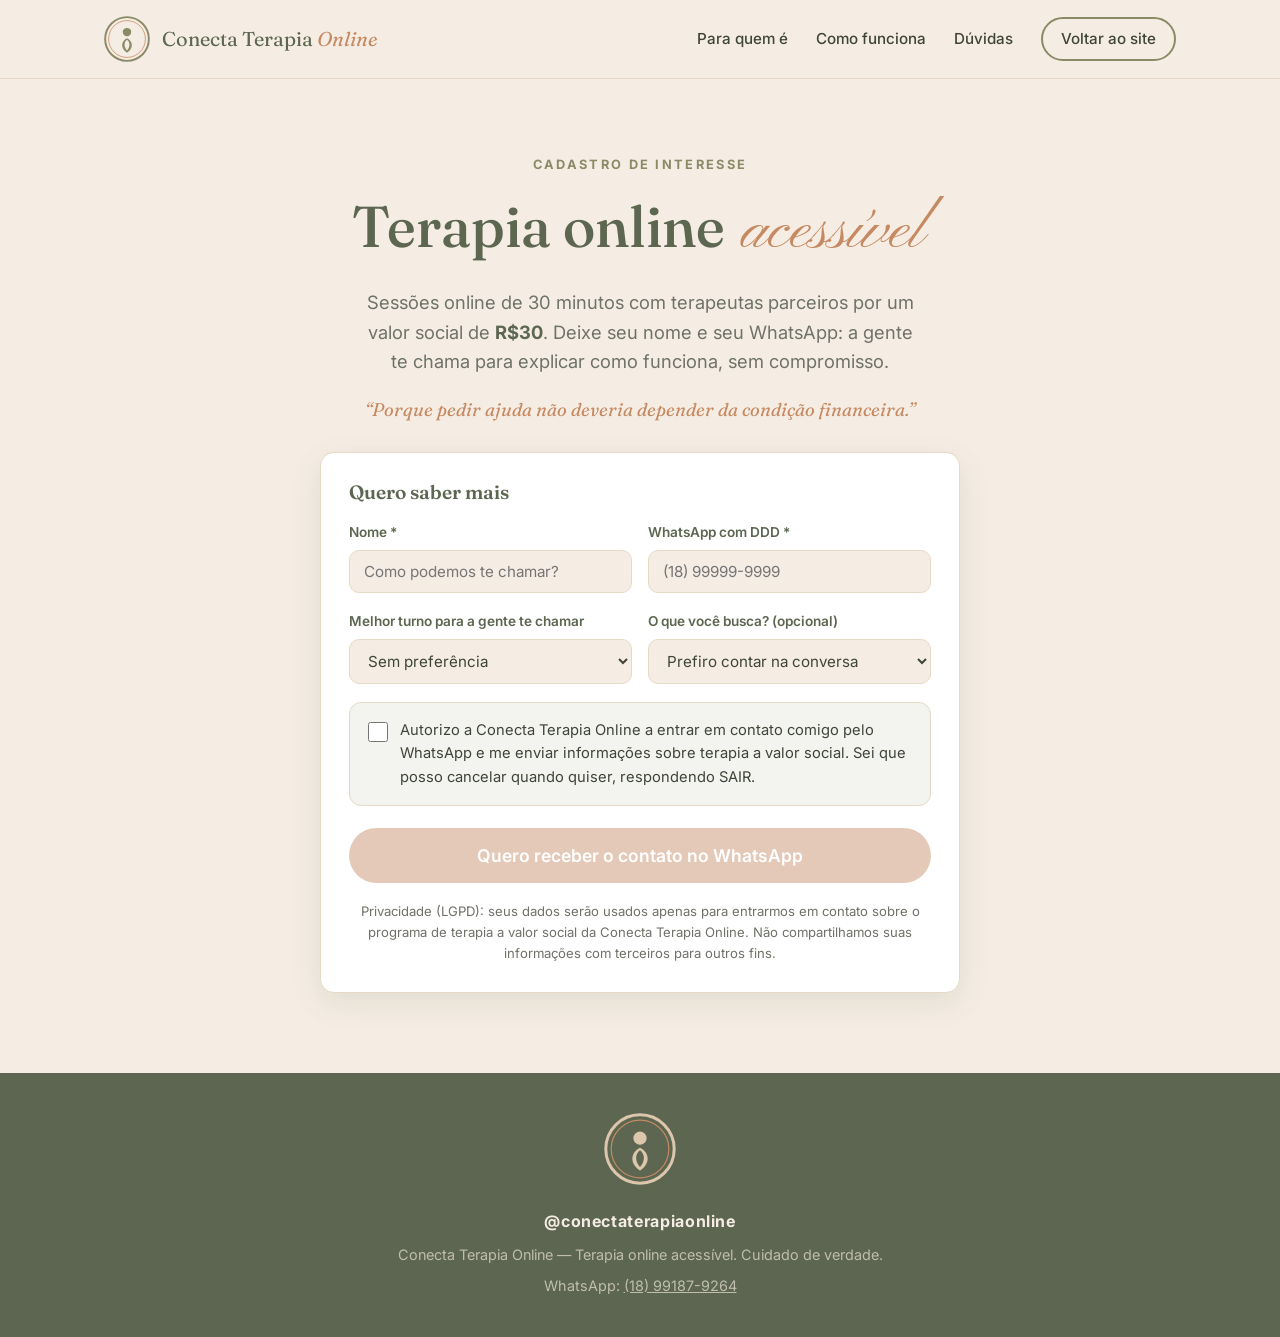
==== captacao.html @ 5287c0b1 "Página de captação com opt-in (captacao.html) + CTA 'Quero terapia a valor social' na home" ====
<!DOCTYPE html>
<html lang="pt-BR">
<head>
  <meta charset="UTF-8">
  <meta name="viewport" content="width=device-width, initial-scale=1.0">
  <title>Quero terapia a valor social — Conecta Terapia Online</title>
  <meta name="description" content="Cadastre-se para saber mais sobre a terapia online acessível da Conecta Terapia Online: sessões de 30 minutos por um valor social de R$30, com terapeutas parceiros.">
  <link rel="preconnect" href="https://fonts.googleapis.com">
  <link rel="preconnect" href="https://fonts.gstatic.com" crossorigin>
  <link href="https://fonts.googleapis.com/css2?family=Fraunces:ital,opsz,wght@0,9..144,400;0,9..144,500;0,9..144,600;1,9..144,400;1,9..144,500&family=Inter:wght@400;500;600;700&family=Pinyon+Script&display=swap" rel="stylesheet">
  <link rel="stylesheet" href="css/style.css">
</head>
<body>

  <header class="cabecalho cabecalho-v3">
    <div class="container">
      <a class="marca" href="index.html" aria-label="Conecta Terapia Online">
        <svg class="selo-svg" viewBox="0 0 120 120" aria-hidden="true">
          <circle cx="60" cy="60" r="57" fill="none" stroke="#8B8A67" stroke-width="5"/>
          <circle cx="60" cy="60" r="48" fill="none" stroke="#C68A63" stroke-width="2"/>
          <circle cx="60" cy="42" r="11" fill="#8B8A67"/>
          <path d="M60 58 C 44 66, 42 84, 60 96 C 78 84, 76 66, 60 58 Z" fill="#8B8A67"/>
          <path d="M60 62 C 52 68, 51 80, 60 90 C 69 80, 68 68, 60 62 Z" fill="#F5EDE3"/>
        </svg>
        <span class="marca-nome">Conecta Terapia <span>Online</span></span>
      </a>
      <nav class="nav-links">
        <a href="index.html#para-quem">Para quem é</a>
        <a href="index.html#como-funciona">Como funciona</a>
        <a href="index.html#faq">Dúvidas</a>
        <a class="btn btn-contorno btn-pequeno" href="index.html">Voltar ao site</a>
      </nav>
    </div>
  </header>

  <main>
    <section class="captacao-wrap">
      <div class="container container-estreito">
        <div class="captacao-hero revelar visivel">
          <span class="hero-selo">Cadastro de interesse</span>
          <h1>Terapia online <span class="script">acessível</span></h1>
          <p class="hero-apoio">Sessões online de 30 minutos com terapeutas parceiros por um valor social de <strong>R$30</strong>. Deixe seu nome e seu WhatsApp: a gente te chama para explicar como funciona, sem compromisso.</p>
          <p class="captacao-frase">“Porque pedir ajuda não deveria depender da condição financeira.”</p>
        </div>

        <form class="formulario form-captacao" id="form-captacao" novalidate>
          <h3>Quero saber mais</h3>

          <div class="form-linha">
            <div class="campo">
              <label for="nome">Nome *</label>
              <input type="text" id="nome" name="nome" autocomplete="name" placeholder="Como podemos te chamar?" required>
              <p class="erro" id="erro-nome">Conta pra gente o seu nome.</p>
            </div>
            <div class="campo">
              <label for="whatsapp">WhatsApp com DDD *</label>
              <input type="tel" id="whatsapp" name="whatsapp" autocomplete="tel" inputmode="tel" placeholder="(18) 99999-9999" required>
              <p class="erro" id="erro-whatsapp">Digite um WhatsApp válido com DDD (10 ou 11 dígitos).</p>
            </div>
          </div>

          <div class="form-linha">
            <div class="campo">
              <label for="turno">Melhor turno para a gente te chamar</label>
              <select id="turno" name="turno">
                <option value="" selected>Sem preferência</option>
                <option value="Manhã">Manhã</option>
                <option value="Tarde">Tarde</option>
                <option value="Noite">Noite</option>
              </select>
            </div>
            <div class="campo">
              <label for="tema">O que você busca? (opcional)</label>
              <select id="tema" name="tema">
                <option value="" selected>Prefiro contar na conversa</option>
                <option value="Ansiedade">Ansiedade</option>
                <option value="Relacionamento">Relacionamento</option>
                <option value="Autoestima">Autoestima</option>
                <option value="Luto">Luto</option>
                <option value="Outro">Outro</option>
              </select>
            </div>
          </div>

          <div class="campo-checkbox">
            <input type="checkbox" id="autorizacao" name="autorizacao">
            <label for="autorizacao">Autorizo a Conecta Terapia Online a entrar em contato comigo pelo WhatsApp e me enviar informações sobre terapia a valor social. Sei que posso cancelar quando quiser, respondendo SAIR.</label>
          </div>

          <div class="form-acoes">
            <button type="submit" class="btn btn-primario btn-grande" id="btn-enviar" disabled>Quero receber o contato no WhatsApp</button>
          </div>

          <p class="privacidade">Privacidade (LGPD): seus dados serão usados apenas para entrarmos em contato sobre o programa de terapia a valor social da Conecta Terapia Online. Não compartilhamos suas informações com terceiros para outros fins.</p>

          <div class="confirmacao" id="confirmacao" role="status">
            <strong>Quase lá! 💚</strong>
            <p>Abrimos o WhatsApp com a sua mensagem prontinha. É só tocar em <strong>enviar</strong> por lá para concluir o cadastro — assim sua autorização fica registrada na nossa conversa. Se o WhatsApp não abrir, <a href="#" id="link-whatsapp-direto" target="_blank" rel="noopener">toque aqui para abrir</a>.</p>
          </div>
        </form>
      </div>
    </section>
  </main>

  <footer class="rodape">
    <div class="container">
      <svg class="selo-svg selo-rodape" viewBox="0 0 120 120" aria-hidden="true">
        <circle cx="60" cy="60" r="57" fill="none" stroke="#DCC7AD" stroke-width="5"/>
        <circle cx="60" cy="60" r="48" fill="none" stroke="#C68A63" stroke-width="2"/>
        <circle cx="60" cy="42" r="11" fill="#DCC7AD"/>
        <path d="M60 58 C 44 66, 42 84, 60 96 C 78 84, 76 66, 60 58 Z" fill="#DCC7AD"/>
        <path d="M60 62 C 52 68, 51 80, 60 90 C 69 80, 68 68, 60 62 Z" fill="#5C6650"/>
      </svg>
      <div class="assinatura">@conectaterapiaonline</div>
      <p>Conecta Terapia Online — Terapia online acessível. Cuidado de verdade.</p>
      <p class="whatsapp-rodape">WhatsApp: <a href="https://wa.me/5518991879264" target="_blank" rel="noopener">(18) 99187-9264</a></p>
    </div>
  </footer>

  <script>
    (function () {
      var WHATSAPP_NUMERO = "5518991879264";

      var form = document.getElementById("form-captacao");
      var nome = document.getElementById("nome");
      var whatsapp = document.getElementById("whatsapp");
      var turno = document.getElementById("turno");
      var tema = document.getElementById("tema");
      var autorizacao = document.getElementById("autorizacao");
      var botao = document.getElementById("btn-enviar");
      var confirmacao = document.getElementById("confirmacao");
      var linkDireto = document.getElementById("link-whatsapp-direto");
      var erroNome = document.getElementById("erro-nome");
      var erroWhatsapp = document.getElementById("erro-whatsapp");

      function digitos(valor) {
        return (valor || "").replace(/\D/g, "");
      }

      function telefoneValido() {
        var d = digitos(whatsapp.value);
        if ((d.length === 12 || d.length === 13) && d.indexOf("55") === 0) {
          d = d.slice(2);
        }
        return d.length === 10 || d.length === 11;
      }

      function atualizarBotao() {
        var ok = autorizacao.checked && nome.value.trim().length > 0 && telefoneValido();
        botao.disabled = !ok;
      }

      [nome, whatsapp, turno, tema].forEach(function (campo) {
        campo.addEventListener("input", atualizarBotao);
        campo.addEventListener("change", atualizarBotao);
      });
      autorizacao.addEventListener("change", atualizarBotao);

      form.addEventListener("submit", function (ev) {
        ev.preventDefault();

        var nomeOk = nome.value.trim().length > 0;
        var foneOk = telefoneValido();
        erroNome.classList.toggle("visivel", !nomeOk);
        erroWhatsapp.classList.toggle("visivel", !foneOk);
        if (!nomeOk || !foneOk || !autorizacao.checked) {
          atualizarBotao();
          return;
        }

        var linhas = [
          "Olá! Meu nome é " + nome.value.trim() + ".",
          "Tenho interesse na terapia a valor social da Conecta Terapia Online."
        ];
        linhas.push("Melhor turno: " + (turno.value || "sem preferência") + ".");
        if (tema.value) {
          linhas.push("O que eu busco: " + tema.value + ".");
        }
        linhas.push("Autorizo a Conecta Terapia Online a me enviar mensagens no WhatsApp sobre terapia a valor social. — Cadastro feito na página da Conecta");

        var url = "https://wa.me/" + WHATSAPP_NUMERO + "?text=" + encodeURIComponent(linhas.join("\n"));
        linkDireto.setAttribute("href", url);
        window.open(url, "_blank");
        confirmacao.classList.add("visivel");
        confirmacao.scrollIntoView({ behavior: "smooth", block: "center" });
      });

      atualizarBotao();
    })();
  </script>
</body>
</html>
---- css/style.css ----
/* ============================================================
   Conecta Terapia Online — Esqueleto
   Estilos compartilhados · Identidade v4
   ============================================================ */

:root {
  --oliva: #8B8A67;
  --creme: #F5EDE3;
  --bege: #DCC7AD;
  --terracota: #C68A63;
  --escuro: #5C6650;

  --branco: #FFFFFF;
  --texto: #3F4538;
  --texto-suave: #6E7268;
  --borda: #E6DAC7;
  --fundo: var(--creme);
  --sombra: 0 10px 30px rgba(92, 102, 80, 0.12);
  --raio: 14px;

  --fonte-titulo: 'Fraunces', Georgia, 'Times New Roman', serif;
  --fonte-texto: 'Inter', system-ui, -apple-system, 'Segoe UI', sans-serif;
}

/* ---------- Reset ---------- */
*, *::before, *::after { box-sizing: border-box; margin: 0; padding: 0; }

html { scroll-behavior: smooth; }

body {
  font-family: var(--fonte-texto);
  background: var(--fundo);
  color: var(--texto);
  line-height: 1.6;
  -webkit-font-smoothing: antialiased;
}

img { max-width: 100%; display: block; }
a { color: inherit; }

h1, h2, h3, h4 {
  font-family: var(--fonte-titulo);
  color: var(--escuro);
  line-height: 1.2;
  font-weight: 600;
}

.container {
  width: 100%;
  max-width: 1120px;
  margin: 0 auto;
  padding: 0 24px;
}

/* ---------- Botões ---------- */
.btn {
  display: inline-flex;
  align-items: center;
  justify-content: center;
  gap: 8px;
  padding: 14px 28px;
  border-radius: 999px;
  font-family: var(--fonte-texto);
  font-weight: 600;
  font-size: 1rem;
  text-decoration: none;
  border: none;
  cursor: pointer;
  transition: transform .15s ease, box-shadow .15s ease, background .15s ease;
}

.btn:hover { transform: translateY(-2px); }

.btn-primario {
  background: var(--terracota);
  color: #fff;
  box-shadow: 0 8px 20px rgba(198, 138, 99, 0.35);
}

.btn-primario:hover { background: #B87A55; }

.btn-oliva { background: var(--oliva); color: #fff; }
.btn-oliva:hover { background: #7A7A58; }

.btn-contorno {
  background: transparent;
  color: var(--escuro);
  border: 2px solid var(--oliva);
}

.btn-pequeno { padding: 8px 18px; font-size: .875rem; }

/* ---------- Site público ---------- */
.cabecalho {
  background: var(--creme);
  border-bottom: 1px solid var(--borda);
  position: sticky;
  top: 0;
  z-index: 50;
}

.cabecalho .container {
  display: flex;
  align-items: center;
  justify-content: space-between;
  padding-top: 16px;
  padding-bottom: 16px;
}

.marca { display: flex; align-items: center; gap: 12px; text-decoration: none; }

.marca-selo {
  width: 44px;
  height: 44px;
  border-radius: 50%;
  background: var(--oliva);
  color: var(--creme);
  display: flex;
  align-items: center;
  justify-content: center;
  font-family: var(--fonte-titulo);
  font-size: 1.4rem;
  border: 2px solid var(--terracota);
}

.marca-nome { font-family: var(--fonte-titulo); font-size: 1.25rem; color: var(--escuro); }
.marca-nome span { color: var(--terracota); font-style: italic; }

.nav-links { display: flex; gap: 28px; align-items: center; }
.nav-links a { text-decoration: none; font-weight: 500; color: var(--texto); font-size: .95rem; }
.nav-links a:hover { color: var(--terracota); }

/* Hero */
.hero {
  background:
    radial-gradient(ellipse 80% 60% at 85% 10%, rgba(220, 199, 173, .55), transparent),
    radial-gradient(ellipse 70% 55% at 8% 90%, rgba(139, 138, 103, .18), transparent),
    var(--creme);
  padding: 96px 0 88px;
  text-align: center;
}

.hero-selo {
  display: inline-block;
  font-size: .8rem;
  letter-spacing: .18em;
  text-transform: uppercase;
  color: var(--oliva);
  font-weight: 700;
  margin-bottom: 20px;
}

.hero h1 { font-size: clamp(2.2rem, 5vw, 3.6rem); max-width: 760px; margin: 0 auto 16px; }
.hero h1 em { color: var(--terracota); font-style: italic; }
.hero-apoio { font-size: 1.2rem; color: var(--texto-suave); max-width: 560px; margin: 0 auto 36px; }

/* Seções */
.secao { padding: 72px 0; }
.secao-alternada { background: var(--branco); }

.secao-titulo { text-align: center; font-size: clamp(1.7rem, 3.5vw, 2.4rem); margin-bottom: 12px; }
.secao-sub { text-align: center; color: var(--texto-suave); max-width: 620px; margin: 0 auto 48px; }

/* Passos */
.passos { display: grid; grid-template-columns: repeat(3, 1fr); gap: 24px; }

.passo {
  background: var(--creme);
  border: 1px solid var(--borda);
  border-radius: var(--raio);
  padding: 36px 28px;
  text-align: center;
}

.passo-numero {
  width: 52px; height: 52px;
  border-radius: 50%;
  background: var(--terracota);
  color: #fff;
  font-family: var(--fonte-titulo);
  font-size: 1.5rem;
  display: flex; align-items: center; justify-content: center;
  margin: 0 auto 20px;
}

.passo h3 { font-size: 1.2rem; margin-bottom: 8px; }
.passo p { color: var(--texto-suave); font-size: .95rem; }

/* Cards do modelo */
.modelo-cards { display: grid; grid-template-columns: repeat(3, 1fr); gap: 24px; }

.modelo-card {
  background: var(--escuro);
  color: var(--creme);
  border-radius: var(--raio);
  padding: 40px 28px;
  text-align: center;
  box-shadow: var(--sombra);
}

.modelo-card .valor { font-family: var(--fonte-titulo); font-size: 2.6rem; color: var(--bege); margin-bottom: 8px; }
.modelo-card h3 { color: var(--creme); font-size: 1.15rem; margin-bottom: 8px; }
.modelo-card p { color: rgba(245, 237, 227, .75); font-size: .92rem; }

/* Manifesto */
.manifesto { background: var(--oliva); color: var(--creme); text-align: center; }
.manifesto blockquote {
  font-family: var(--fonte-titulo);
  font-size: clamp(1.5rem, 3.4vw, 2.3rem);
  font-style: italic;
  max-width: 760px;
  margin: 0 auto;
  line-height: 1.45;
}

.rodape { background: var(--escuro); color: var(--creme); padding: 40px 0; text-align: center; }
.rodape .assinatura { font-weight: 700; letter-spacing: .04em; }
.rodape p { color: rgba(245, 237, 227, .65); font-size: .9rem; margin-top: 8px; }

/* ---------- Painel admin ---------- */
.faixa-esqueleto {
  background: var(--terracota);
  color: #fff;
  text-align: center;
  font-size: .8rem;
  font-weight: 700;
  letter-spacing: .12em;
  text-transform: uppercase;
  padding: 10px 16px;
  position: sticky;
  top: 0;
  z-index: 100;
}

/* Login */
.tela-login {
  min-height: calc(100vh - 41px);
  display: flex;
  align-items: center;
  justify-content: center;
  padding: 24px;
  background:
    radial-gradient(ellipse 70% 50% at 85% 15%, rgba(220, 199, 173, .5), transparent),
    var(--creme);
}

.cartao-login {
  background: var(--branco);
  border: 1px solid var(--borda);
  border-radius: var(--raio);
  box-shadow: var(--sombra);
  padding: 44px 40px;
  width: 100%;
  max-width: 400px;
  text-align: center;
}

.cartao-login h2 { margin-bottom: 8px; }
.cartao-login .dica { color: var(--texto-suave); font-size: .9rem; margin-bottom: 24px; }

/* Painel */
.painel { display: none; min-height: calc(100vh - 41px); }
.painel.ativo { display: block; }

.painel-topo {
  background: var(--escuro);
  color: var(--creme);
  padding: 18px 0;
}

.painel-topo .container {
  display: flex;
  align-items: center;
  justify-content: space-between;
  gap: 16px;
  flex-wrap: wrap;
}

.painel-topo h1 { color: var(--creme); font-size: 1.3rem; }
.painel-topo .marca-selo { width: 38px; height: 38px; font-size: 1.1rem; }

.abas {
  background: var(--branco);
  border-bottom: 1px solid var(--borda);
  position: sticky;
  top: 41px;
  z-index: 50;
}

.abas .container { display: flex; gap: 4px; overflow-x: auto; padding-top: 0; padding-bottom: 0; }

.aba-btn {
  background: none;
  border: none;
  font-family: var(--fonte-texto);
  font-size: .95rem;
  font-weight: 600;
  color: var(--texto-suave);
  padding: 16px 18px;
  cursor: pointer;
  border-bottom: 3px solid transparent;
  white-space: nowrap;
}

.aba-btn:hover { color: var(--escuro); }
.aba-btn.ativa { color: var(--escuro); border-bottom-color: var(--terracota); }

.aba-painel { display: none; padding: 36px 0 64px; }
.aba-painel.ativa { display: block; }

.aba-painel h2 { margin-bottom: 24px; font-size: 1.6rem; }

/* Cards de resumo */
.resumo-cards {
  display: grid;
  grid-template-columns: repeat(auto-fit, minmax(180px, 1fr));
  gap: 18px;
  margin-bottom: 36px;
}

.resumo-card {
  background: var(--branco);
  border: 1px solid var(--borda);
  border-radius: var(--raio);
  padding: 24px 20px;
  box-shadow: var(--sombra);
}

.resumo-card .rotulo { font-size: .8rem; text-transform: uppercase; letter-spacing: .08em; color: var(--texto-suave); font-weight: 600; margin-bottom: 8px; }
.resumo-card .numero { font-family: var(--fonte-titulo); font-size: 2rem; color: var(--escuro); }
.resumo-card.destaque { background: var(--oliva); border-color: var(--oliva); }
.resumo-card.destaque .rotulo, .resumo-card.destaque .numero { color: var(--creme); }
.resumo-card.alerta { background: var(--terracota); border-color: var(--terracota); }
.resumo-card.alerta .rotulo, .resumo-card.alerta .numero { color: #fff; }

/* Tabelas */
.tabela-wrap { overflow-x: auto; background: var(--branco); border: 1px solid var(--borda); border-radius: var(--raio); box-shadow: var(--sombra); }

table { width: 100%; border-collapse: collapse; font-size: .92rem; min-width: 640px; }
thead th {
  text-align: left;
  padding: 14px 16px;
  background: var(--escuro);
  color: var(--creme);
  font-weight: 600;
  font-size: .82rem;
  text-transform: uppercase;
  letter-spacing: .06em;
  white-space: nowrap;
}
thead th:first-child { border-radius: var(--raio) 0 0 0; }
thead th:last-child { border-radius: 0 var(--raio) 0 0; }
tbody td { padding: 13px 16px; border-top: 1px solid var(--borda); vertical-align: middle; }
tbody tr:hover { background: rgba(139, 138, 103, .07); }

.selo-status {
  display: inline-block;
  padding: 4px 12px;
  border-radius: 999px;
  font-size: .78rem;
  font-weight: 700;
  text-transform: uppercase;
  letter-spacing: .05em;
  white-space: nowrap;
}
.selo-status.ativo, .selo-status.pago, .selo-status.atendimento { background: rgba(139, 138, 103, .18); color: var(--escuro); }
.selo-status.inativo { background: rgba(110, 114, 104, .15); color: var(--texto-suave); }
.selo-status.pendente, .selo-status.aguardando { background: rgba(198, 138, 99, .2); color: #9A5F36; }

/* Formulários */
.formulario {
  background: var(--branco);
  border: 1px solid var(--borda);
  border-radius: var(--raio);
  padding: 28px;
  margin-top: 28px;
  box-shadow: var(--sombra);
}

.formulario h3 { margin-bottom: 18px; font-size: 1.2rem; }

.form-linha { display: grid; grid-template-columns: repeat(auto-fit, minmax(200px, 1fr)); gap: 16px; margin-bottom: 18px; }

.campo label { display: block; font-size: .85rem; font-weight: 600; color: var(--escuro); margin-bottom: 6px; }

.campo input, .campo select {
  width: 100%;
  padding: 11px 14px;
  border: 1px solid var(--borda);
  border-radius: 10px;
  font-family: var(--fonte-texto);
  font-size: .95rem;
  background: var(--creme);
  color: var(--texto);
}

.campo input:focus, .campo select:focus {
  outline: 2px solid var(--oliva);
  outline-offset: 1px;
  border-color: var(--oliva);
}

.form-acoes { display: flex; gap: 12px; flex-wrap: wrap; }

/* Distribuição */
.distribuicao-box {
  background: var(--branco);
  border: 1px solid var(--borda);
  border-radius: var(--raio);
  padding: 28px;
  box-shadow: var(--sombra);
  margin-bottom: 28px;
}

.sugestao {
  margin-top: 14px;
  padding: 12px 16px;
  background: rgba(139, 138, 103, .12);
  border-left: 4px solid var(--oliva);
  border-radius: 0 10px 10px 0;
  font-size: .92rem;
  color: var(--escuro);
}

/* Config */
.config-box {
  background: var(--branco);
  border: 1px solid var(--borda);
  border-radius: var(--raio);
  padding: 28px;
  box-shadow: var(--sombra);
  max-width: 560px;
}

.aviso { font-size: .85rem; color: var(--texto-suave); margin-top: 12px; }

/* ---------- Site público v2 — moderno e focado em conversão ---------- */

.btn-grande { padding: 17px 40px; font-size: 1.1rem; }

.container-estreito { max-width: 760px; }

/* Hero com imagem */
.hero-novo {
  position: relative;
  color: var(--creme);
  padding: 120px 0 110px;
  background:
    linear-gradient(100deg, rgba(52, 56, 46, .88) 0%, rgba(52, 56, 46, .62) 45%, rgba(52, 56, 46, .25) 100%),
    url('https://images.unsplash.com/photo-1506126613408-eca07ce68773?auto=format&fit=crop&w=1600&q=80') center/cover no-repeat;
}

.hero-novo .hero-conteudo { max-width: 620px; }

.hero-novo .hero-selo {
  display: inline-block;
  font-size: .78rem;
  letter-spacing: .18em;
  text-transform: uppercase;
  font-weight: 700;
  color: var(--bege);
  border: 1px solid rgba(220, 199, 173, .5);
  border-radius: 999px;
  padding: 8px 18px;
  margin-bottom: 24px;
}

.hero-novo h1 {
  color: var(--creme);
  font-size: clamp(2.4rem, 5.5vw, 4rem);
  margin-bottom: 20px;
}

.hero-novo h1 em { color: var(--bege); font-style: italic; }

.hero-novo .hero-apoio {
  font-size: 1.2rem;
  color: rgba(245, 237, 227, .85);
  margin-bottom: 36px;
  max-width: 520px;
}

.hero-acoes { display: flex; align-items: center; gap: 18px; flex-wrap: wrap; margin-bottom: 36px; }
.hero-micro { font-size: .9rem; color: rgba(245, 237, 227, .7); }

.hero-confianca { display: flex; gap: 12px; flex-wrap: wrap; }
.hero-confianca span {
  font-size: .82rem;
  font-weight: 600;
  letter-spacing: .04em;
  color: var(--creme);
  background: rgba(245, 237, 227, .14);
  border: 1px solid rgba(245, 237, 227, .25);
  padding: 8px 16px;
  border-radius: 999px;
  backdrop-filter: blur(4px);
}

/* Cards "para quem é" */
.dor-cards { display: grid; grid-template-columns: repeat(3, 1fr); gap: 24px; }

.dor-card {
  background: var(--branco);
  border: 1px solid var(--borda);
  border-radius: var(--raio);
  overflow: hidden;
  box-shadow: var(--sombra);
  transition: transform .2s ease;
}

.dor-card:hover { transform: translateY(-4px); }

.dor-card img { width: 100%; height: 220px; object-fit: cover; }

.dor-card-texto { padding: 28px 26px 32px; }
.dor-card-texto h3 { font-size: 1.25rem; margin-bottom: 10px; }
.dor-card-texto p { color: var(--texto-suave); font-size: .95rem; }

/* Preço em destaque */
.preco-secao { background: var(--escuro); }

.preco-card {
  max-width: 560px;
  margin: 0 auto;
  text-align: center;
  background: var(--creme);
  border-radius: 20px;
  padding: 56px 40px;
  box-shadow: 0 24px 60px rgba(0, 0, 0, .25);
}

.preco-selo {
  display: inline-block;
  font-size: .78rem;
  letter-spacing: .16em;
  text-transform: uppercase;
  font-weight: 700;
  color: var(--terracota);
  margin-bottom: 16px;
}

.preco-valor {
  font-family: var(--fonte-titulo);
  font-size: clamp(4rem, 10vw, 6rem);
  font-weight: 600;
  color: var(--escuro);
  line-height: 1;
  margin-bottom: 16px;
}

.preco-desc { color: var(--texto-suave); font-size: 1.05rem; margin-bottom: 32px; }

/* Depoimentos */
.depo-cards { display: grid; grid-template-columns: repeat(2, 1fr); gap: 24px; max-width: 860px; margin: 0 auto; }

.depo-card {
  background: var(--branco);
  border: 1px solid var(--borda);
  border-radius: var(--raio);
  padding: 36px 32px;
  box-shadow: var(--sombra);
  text-align: center;
}

.depo-card img {
  width: 84px; height: 84px;
  border-radius: 50%;
  object-fit: cover;
  margin: 0 auto 20px;
  border: 3px solid var(--bege);
}

.depo-card blockquote {
  font-family: var(--fonte-titulo);
  font-style: italic;
  font-size: 1.15rem;
  color: var(--escuro);
  line-height: 1.5;
  margin-bottom: 16px;
}

.depo-card cite { font-style: normal; font-weight: 600; color: var(--texto-suave); font-size: .9rem; }

.nota-ilustrativa { text-align: center; color: var(--texto-suave); font-size: .8rem; margin-top: 20px; }

/* FAQ */
.faq-lista { display: flex; flex-direction: column; gap: 12px; }

.faq-item {
  background: var(--branco);
  border: 1px solid var(--borda);
  border-radius: 12px;
  overflow: hidden;
}

.faq-item summary {
  padding: 20px 24px;
  font-weight: 600;
  color: var(--escuro);
  cursor: pointer;
  list-style: none;
  display: flex;
  justify-content: space-between;
  align-items: center;
  gap: 16px;
}

.faq-item summary::-webkit-details-marker { display: none; }
.faq-item summary::after {
  content: '+';
  font-size: 1.5rem;
  color: var(--terracota);
  font-weight: 400;
  flex-shrink: 0;
}
.faq-item[open] summary::after { content: '–'; }

.faq-item p { padding: 0 24px 22px; color: var(--texto-suave); }

/* CTA final */
.cta-final {
  background:
    linear-gradient(180deg, rgba(139, 138, 103, .94), rgba(92, 102, 80, .96)),
    url('https://images.unsplash.com/photo-1544367567-0f2fcb009e0b?auto=format&fit=crop&w=1600&q=80') center/cover no-repeat;
  color: var(--creme);
  text-align: center;
  padding: 96px 0;
}

.cta-final h2 { color: var(--creme); font-size: clamp(2rem, 4.5vw, 3rem); margin-bottom: 16px; }
.cta-final h2 em { color: var(--bege); font-style: italic; }
.cta-final p { color: rgba(245, 237, 227, .85); font-size: 1.15rem; max-width: 560px; margin: 0 auto 36px; }

/* Barra fixa mobile */
.barra-cta-mobile {
  display: none;
  position: fixed;
  bottom: 0; left: 0; right: 0;
  padding: 12px 16px calc(12px + env(safe-area-inset-bottom));
  background: rgba(245, 237, 227, .96);
  border-top: 1px solid var(--borda);
  z-index: 90;
  backdrop-filter: blur(8px);
}

.barra-cta-mobile .btn { width: 100%; }

/* ---------- Responsivo ---------- */
@media (max-width: 860px) {
  .passos, .modelo-cards { grid-template-columns: 1fr; }
  .nav-links a:not(.btn) { display: none; }
  .hero { padding: 64px 0 60px; }
  .secao { padding: 52px 0; }
  .dor-cards { grid-template-columns: 1fr; }
  .depo-cards { grid-template-columns: 1fr; }
  .hero-novo { padding: 88px 0 80px; }
  .cta-final { padding: 72px 0; }
  .barra-cta-mobile { display: block; }
  body { padding-bottom: 76px; }
}

@media (max-width: 560px) {
  .cartao-login { padding: 32px 24px; }
  .formulario, .distribuicao-box, .config-box { padding: 20px; }
  .painel-topo .container { flex-direction: column; align-items: flex-start; }
}

/* ============================================================
   V3 — passe premium
   ============================================================ */

.script {
  font-family: 'Pinyon Script', cursive;
  font-weight: 400;
  color: var(--terracota);
  font-size: 1.12em;
  padding: 0 .06em;
}

.selo-svg { width: 46px; height: 46px; flex-shrink: 0; }
.selo-rodape { width: 72px; height: 72px; margin: 0 auto 16px; }

.sobretitulo {
  text-align: center;
  font-size: .78rem;
  letter-spacing: .22em;
  text-transform: uppercase;
  font-weight: 700;
  color: var(--terracota);
  margin-bottom: 14px;
}

.cabecalho-v3 {
  background: rgba(245, 237, 227, .9);
  backdrop-filter: blur(10px);
}

/* Hero editorial */
.hero-v3 { padding: 72px 0 88px; overflow: hidden; }

.hero-v3-grid {
  display: grid;
  grid-template-columns: 1.05fr .95fr;
  gap: 56px;
  align-items: center;
}

.hero-v3-texto h1 {
  font-size: clamp(2.6rem, 5.2vw, 4.2rem);
  line-height: 1.08;
  margin-bottom: 22px;
  font-weight: 500;
}

.hero-v3-texto .hero-selo {
  display: inline-block;
  font-size: .78rem;
  letter-spacing: .18em;
  text-transform: uppercase;
  color: var(--oliva);
  font-weight: 700;
  margin-bottom: 22px;
  border-bottom: 2px solid var(--terracota);
  padding-bottom: 6px;
}

.hero-v3-texto .hero-apoio { font-size: 1.18rem; color: var(--texto-suave); max-width: 480px; margin-bottom: 34px; }
.hero-v3-texto .hero-apoio strong { color: var(--escuro); }

.hero-v3-texto .hero-acoes { display: flex; align-items: center; gap: 20px; flex-wrap: wrap; margin-bottom: 38px; }

.hero-link { font-weight: 600; color: var(--oliva); text-decoration: underline; text-underline-offset: 4px; font-size: .95rem; }
.hero-link:hover { color: var(--terracota); }

.hero-mini { display: flex; align-items: center; gap: 16px; }
.hero-avatars { display: flex; }
.hero-avatars img {
  width: 46px; height: 46px;
  border-radius: 50%;
  object-fit: cover;
  border: 3px solid var(--creme);
  margin-left: -14px;
}
.hero-avatars img:first-child { margin-left: 0; }
.hero-mini p { font-size: .9rem; color: var(--texto-suave); line-height: 1.45; }

.hero-v3-imagem { position: relative; justify-self: center; width: 100%; max-width: 440px; }

.arco-fundo {
  position: absolute;
  inset: 8% -6% -6% 10%;
  background: var(--bege);
  border-radius: 999px 999px 24px 24px;
  z-index: 0;
}

.foto-arco {
  position: relative;
  z-index: 1;
  width: 100%;
  aspect-ratio: 4 / 5;
  object-fit: cover;
  border-radius: 999px 999px 20px 20px;
  box-shadow: 0 30px 60px rgba(92, 102, 80, .25);
}

.cartao-flutuante {
  position: absolute;
  z-index: 2;
  background: rgba(255, 255, 255, .92);
  backdrop-filter: blur(8px);
  border: 1px solid var(--borda);
  border-radius: 16px;
  padding: 14px 20px;
  box-shadow: var(--sombra);
  text-align: center;
  animation: flutuar 5s ease-in-out infinite;
}

.cartao-flutuante strong { display: block; font-family: var(--fonte-titulo); font-size: 1.6rem; color: var(--escuro); }
.cartao-flutuante span { font-size: .8rem; color: var(--texto-suave); font-weight: 600; }

.cf1 { top: 12%; left: -48px; }
.cf2 { bottom: 10%; right: -36px; animation-delay: 2.5s; }

@keyframes flutuar {
  0%, 100% { transform: translateY(0); }
  50% { transform: translateY(-10px); }
}

/* Faixa animada */
.faixa {
  background: var(--oliva);
  color: var(--creme);
  overflow: hidden;
  padding: 18px 0;
  transform: rotate(-1deg) scale(1.02);
  margin: 8px 0 0;
}

.faixa-trilho {
  display: inline-flex;
  gap: 28px;
  white-space: nowrap;
  animation: rolar 28s linear infinite;
  font-family: var(--fonte-titulo);
  font-style: italic;
  font-size: 1.15rem;
}

.faixa-trilho i { font-style: normal; color: var(--bege); }

@keyframes rolar {
  from { transform: translateX(0); }
  to { transform: translateX(-50%); }
}

/* Cards em arco */
.dor-arco img { height: 260px; border-radius: 999px 999px 0 0; }
.dor-arco { border-radius: 999px 999px var(--raio) var(--raio); padding-top: 10px; }
.dor-arco .dor-card-texto { text-align: center; }

/* Faixa de números */
.faixa-numeros { background: var(--escuro); padding: 64px 0; }

.numeros-grid {
  display: grid;
  grid-template-columns: repeat(3, 1fr);
  gap: 24px;
  text-align: center;
}

.numero strong {
  display: block;
  font-family: var(--fonte-titulo);
  font-size: clamp(2.4rem, 5vw, 3.4rem);
  color: var(--bege);
  font-weight: 600;
}

.numero span { color: rgba(245, 237, 227, .7); font-size: .95rem; }

/* Animação de revelação */
.revelar {
  opacity: 0;
  transform: translateY(28px);
  transition: opacity .7s ease, transform .7s ease;
}

.revelar.visivel { opacity: 1; transform: translateY(0); }

@media (prefers-reduced-motion: reduce) {
  .revelar { opacity: 1; transform: none; transition: none; }
  .faixa-trilho, .cartao-flutuante { animation: none; }
}

/* Responsivo v3 */
@media (max-width: 960px) {
  .hero-v3-grid { grid-template-columns: 1fr; gap: 64px; }
  .hero-v3-imagem { max-width: 380px; }
  .cf1 { left: -12px; }
  .cf2 { right: -8px; }
  .numeros-grid { grid-template-columns: 1fr; gap: 36px; }
}

@media (max-width: 560px) {
  .hero-v3 { padding: 52px 0 64px; }
  .hero-v3-imagem { max-width: 300px; }
  .cartao-flutuante { padding: 10px 14px; }
  .cartao-flutuante strong { font-size: 1.25rem; }
}

/* ---------- Captação (opt-in) ---------- */
.captacao-wrap { padding: 72px 0 80px; }

.captacao-hero { text-align: center; }

.captacao-hero h1 {
  font-size: clamp(2.4rem, 5vw, 3.6rem);
  line-height: 1.1;
  font-weight: 500;
  margin-bottom: 20px;
}

.captacao-hero .hero-apoio { font-size: 1.15rem; color: var(--texto-suave); max-width: 560px; margin: 0 auto 18px; }
.captacao-hero .hero-apoio strong { color: var(--escuro); }

.captacao-frase {
  font-family: var(--fonte-titulo);
  font-style: italic;
  font-size: 1.15rem;
  color: var(--terracota);
}

.form-captacao { max-width: 640px; margin-left: auto; margin-right: auto; }

.campo-checkbox {
  display: flex;
  gap: 12px;
  align-items: flex-start;
  background: rgba(139, 138, 103, .1);
  border: 1px solid var(--borda);
  border-radius: 12px;
  padding: 16px 18px;
  margin-bottom: 22px;
}

.campo-checkbox input {
  width: 20px;
  height: 20px;
  margin-top: 3px;
  flex-shrink: 0;
  accent-color: var(--terracota);
  cursor: pointer;
}

.campo-checkbox label { font-size: .92rem; color: var(--texto); cursor: pointer; }

.btn[disabled] { opacity: .45; cursor: not-allowed; transform: none; box-shadow: none; }
.btn[disabled]:hover { transform: none; background: var(--terracota); }

.form-captacao .form-acoes .btn { width: 100%; }

.privacidade { font-size: .82rem; color: var(--texto-suave); text-align: center; margin-top: 18px; }

.erro { display: none; color: #B3261E; font-size: .82rem; margin-top: 6px; }
.erro.visivel { display: block; }

.confirmacao {
  display: none;
  margin-top: 24px;
  padding: 18px 20px;
  background: rgba(139, 138, 103, .12);
  border-left: 4px solid var(--oliva);
  border-radius: 0 12px 12px 0;
  color: var(--escuro);
  font-size: .95rem;
}

.confirmacao.visivel { display: block; }
.confirmacao p { margin-top: 6px; }
.confirmacao a { color: var(--terracota); font-weight: 600; }
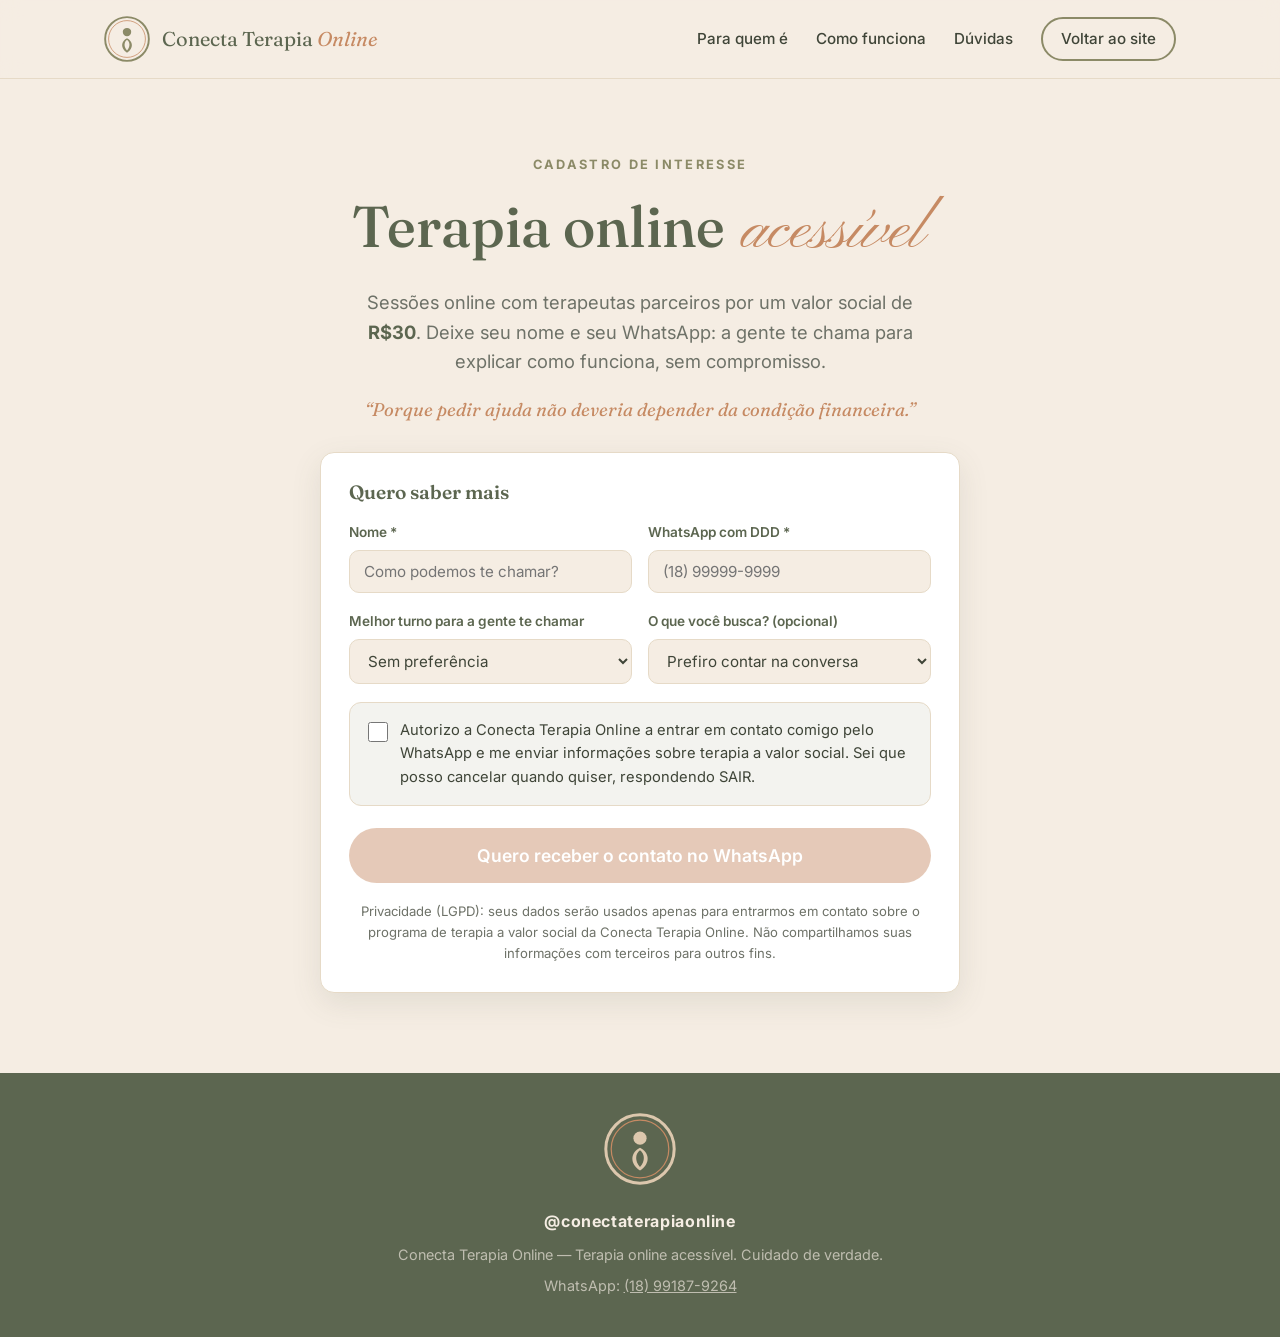
==== commit 6bb99b38: "Captação: remove a duração (30 minutos) do texto da oferta — fica só o valor social" ====
--- a/captacao.html
+++ b/captacao.html
@@ -4,7 +4,7 @@
   <meta charset="UTF-8">
   <meta name="viewport" content="width=device-width, initial-scale=1.0">
   <title>Quero terapia a valor social — Conecta Terapia Online</title>
-  <meta name="description" content="Cadastre-se para saber mais sobre a terapia online acessível da Conecta Terapia Online: sessões de 30 minutos por um valor social de R$30, com terapeutas parceiros.">
+  <meta name="description" content="Cadastre-se para saber mais sobre a terapia online acessível da Conecta Terapia Online: sessões online por um valor social de R$30, com terapeutas parceiros.">
   <link rel="preconnect" href="https://fonts.googleapis.com">
   <link rel="preconnect" href="https://fonts.gstatic.com" crossorigin>
   <link href="https://fonts.googleapis.com/css2?family=Fraunces:ital,opsz,wght@0,9..144,400;0,9..144,500;0,9..144,600;1,9..144,400;1,9..144,500&family=Inter:wght@400;500;600;700&family=Pinyon+Script&display=swap" rel="stylesheet">
@@ -39,7 +39,7 @@
         <div class="captacao-hero revelar visivel">
           <span class="hero-selo">Cadastro de interesse</span>
           <h1>Terapia online <span class="script">acessível</span></h1>
-          <p class="hero-apoio">Sessões online de 30 minutos com terapeutas parceiros por um valor social de <strong>R$30</strong>. Deixe seu nome e seu WhatsApp: a gente te chama para explicar como funciona, sem compromisso.</p>
+          <p class="hero-apoio">Sessões online com terapeutas parceiros por um valor social de <strong>R$30</strong>. Deixe seu nome e seu WhatsApp: a gente te chama para explicar como funciona, sem compromisso.</p>
           <p class="captacao-frase">“Porque pedir ajuda não deveria depender da condição financeira.”</p>
         </div>
 
